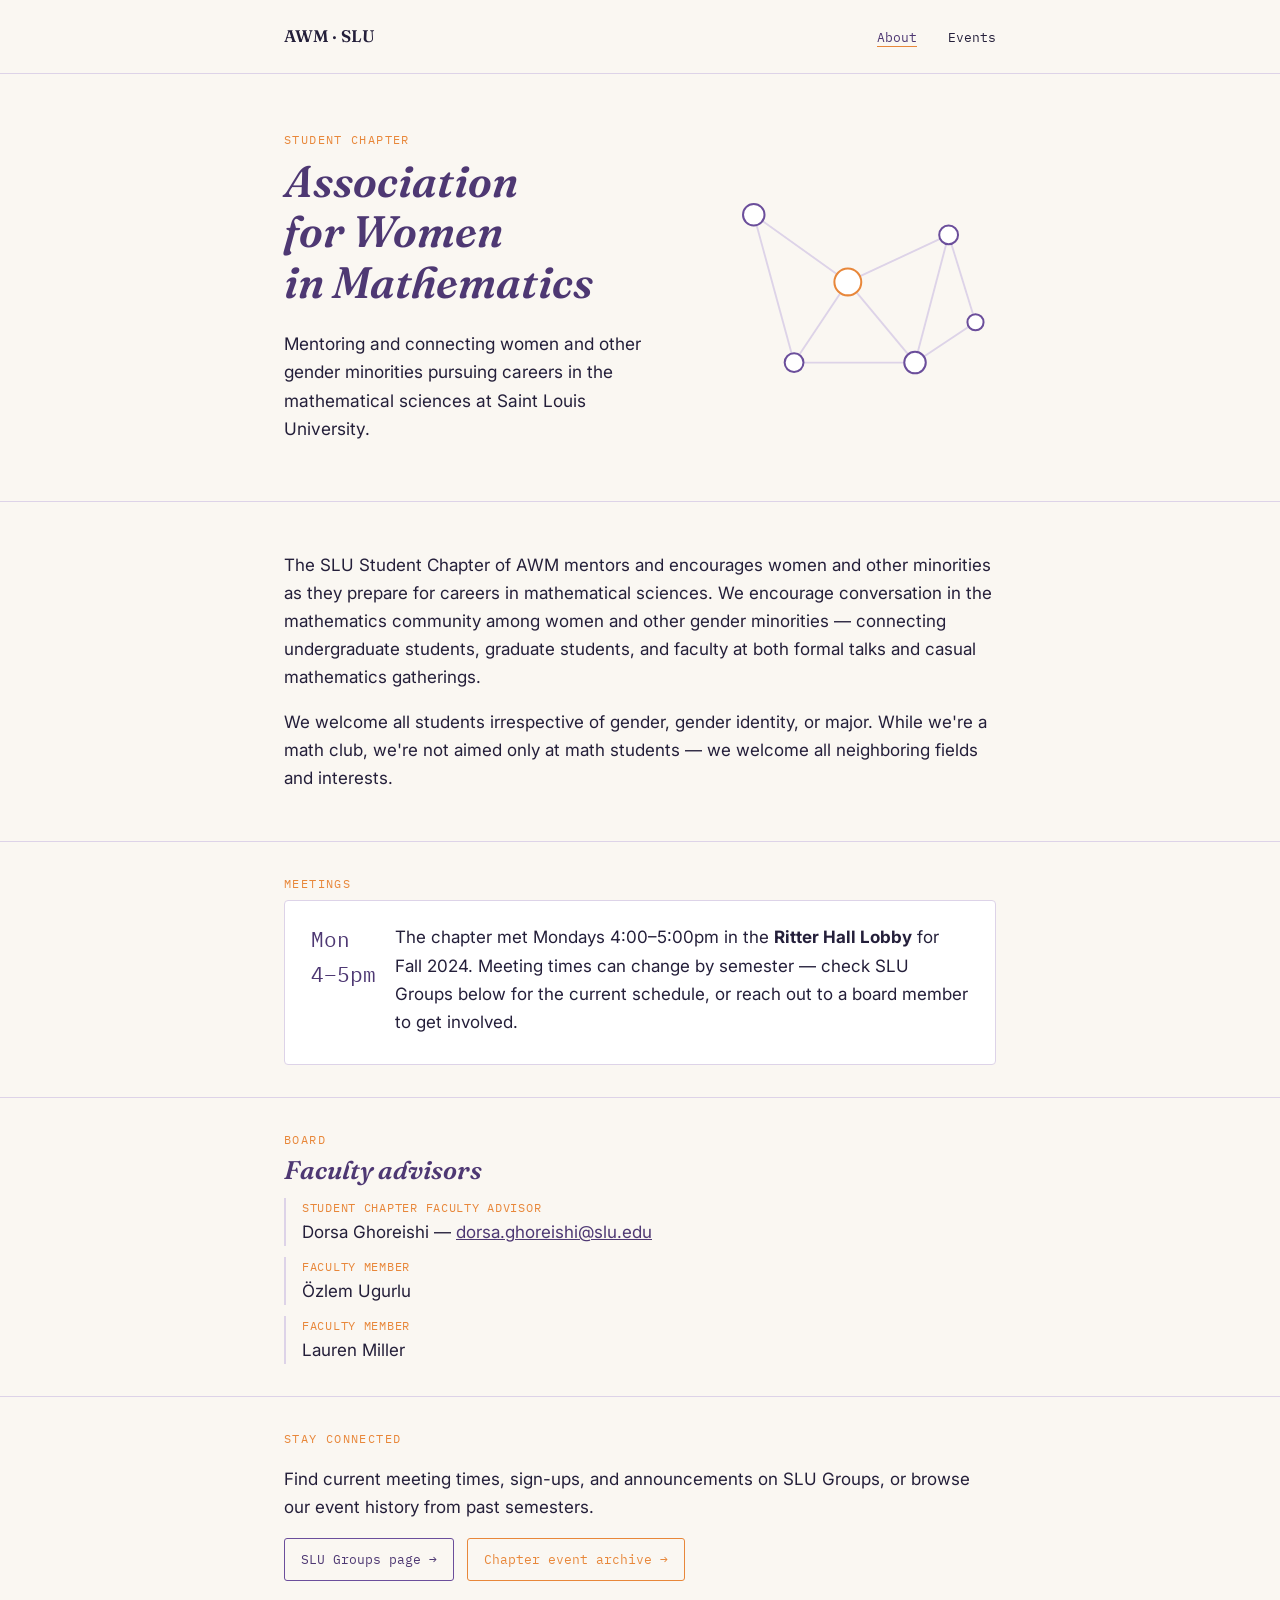
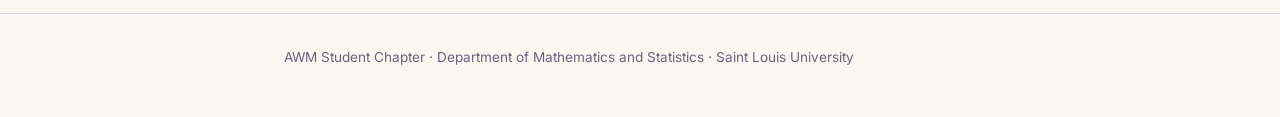
==== index.html @ 44b5dd8d "Add files via upload" ====
<!DOCTYPE html>
<html lang="en">
<head>
<meta charset="UTF-8">
<meta name="viewport" content="width=device-width, initial-scale=1.0">
<title>AWM Student Chapter at SLU</title>
<meta name="description" content="Association for Women in Mathematics — Saint Louis University student chapter. Mentorship, talks, and community for women and gender minorities in the mathematical sciences.">
<link rel="stylesheet" href="style.css">
</head>
<body>

<header class="site">
  <nav class="site">
    <a class="brand" href="index.html">AWM &middot; SLU</a>
    <div>
      <a class="navlink active" href="index.html">About</a>
      <a class="navlink" href="events.html">Events</a>
    </div>
  </nav>
</header>

<main>
  <section class="hero">
    <div class="wrap hero-grid">
      <div>
        <p class="eyebrow">Student Chapter</p>
        <h1>Association for&nbsp;Women in&nbsp;Mathematics</h1>
        <p class="lede">Mentoring and connecting women and other gender minorities pursuing careers in the mathematical sciences at Saint Louis University.</p>
      </div>
      <svg class="graph-svg" viewBox="0 0 220 200" xmlns="http://www.w3.org/2000/svg" role="img" aria-label="Illustration of a connected network of nodes, representing a mathematical graph">
        <line x1="40" y1="40" x2="110" y2="90"/>
        <line x1="110" y1="90" x2="185" y2="55"/>
        <line x1="110" y1="90" x2="70" y2="150"/>
        <line x1="110" y1="90" x2="160" y2="150"/>
        <line x1="40" y1="40" x2="70" y2="150"/>
        <line x1="185" y1="55" x2="160" y2="150"/>
        <line x1="70" y1="150" x2="160" y2="150"/>
        <line x1="185" y1="55" x2="205" y2="120"/>
        <line x1="160" y1="150" x2="205" y2="120"/>
        <circle cx="40" cy="40" r="8"/>
        <circle cx="185" cy="55" r="7"/>
        <circle cx="110" cy="90" r="10" class="node-amber"/>
        <circle cx="70" cy="150" r="7"/>
        <circle cx="160" cy="150" r="8"/>
        <circle cx="205" cy="120" r="6"/>
      </svg>
    </div>
  </section>

  <section>
    <div class="wrap">
      <p>The SLU Student Chapter of AWM mentors and encourages women and other minorities as they prepare for careers in mathematical sciences. We encourage conversation in the mathematics community among women and other gender minorities &mdash; connecting undergraduate students, graduate students, and faculty at both formal talks and casual mathematics gatherings.</p>
      <p>We welcome all students irrespective of gender, gender identity, or major. While we're a math club, we're not aimed only at math students &mdash; we welcome all neighboring fields and interests.</p>
    </div>
  </section>

  <section>
    <div class="wrap">
      <p class="eyebrow">Meetings</p>
      <div class="card meeting-card">
        <div class="meeting-time">Mon<br>4&ndash;5pm</div>
        <div>
          <p style="margin:0 0 0.4rem;">The chapter met Mondays 4:00&ndash;5:00pm in the <strong>Ritter&nbsp;Hall Lobby</strong> for Fall 2024. Meeting times can change by semester &mdash; check SLU Groups below for the current schedule, or reach out to a board member to get involved.</p>
        </div>
      </div>
    </div>
  </section>

  <section>
    <div class="wrap">
      <p class="eyebrow">Board</p>
      <h2 style="font-style:italic;">Faculty advisors</h2>
      <ul class="board-list">
        <li>
          <span class="role">Student chapter faculty advisor</span>
          Dorsa Ghoreishi &mdash; <a href="mailto:dorsa.ghoreishi@slu.edu">dorsa.ghoreishi@slu.edu</a>
        </li>
        <li>
          <span class="role">Faculty member</span>
          Özlem Ugurlu
        </li>
        <li>
          <span class="role">Faculty member</span>
          Lauren Miller
        </li>
      </ul>
    </div>
  </section>

  <section>
    <div class="wrap">
      <p class="eyebrow">Stay connected</p>
      <p>Find current meeting times, sign-ups, and announcements on SLU Groups, or browse our event history from past semesters.</p>
      <div class="links-row">
        <a class="btn" href="https://groups.sluconnection.com/actioncenter/organization/awm/" target="_blank" rel="noopener">SLU Groups page &rarr;</a>
        <a class="btn amber" href="events.html">Chapter event archive &rarr;</a>
      </div>
    </div>
  </section>
</main>

<footer class="site">
  <div class="wrap">
    AWM Student Chapter &middot; Department of Mathematics and Statistics &middot; Saint Louis University
  </div>
</footer>

</body>
</html>
---- style.css ----
/* ============================================================
   AWM @ SLU — design tokens
   Color:  ivory #FAF7F2 · ink #241F3A · violet #6B4E9B
           amber #E8873A · hairline #DDD3E8 · card #FFFFFF
   Type:   Fraunces (display) · Inter (body) · IBM Plex Mono (labels)
   ============================================================ */

@import url('https://fonts.googleapis.com/css2?family=Fraunces:ital,opsz,wght@0,9..144,400;0,9..144,600;1,9..144,500&family=Inter:wght@400;500;600&family=IBM+Plex+Mono:wght@500&display=swap');

:root {
  --ivory: #FAF7F2;
  --ink: #241F3A;
  --violet: #6B4E9B;
  --violet-deep: #4E3873;
  --amber: #E8873A;
  --hairline: #DDD3E8;
  --card: #FFFFFF;
  --max: 760px;
}

* { box-sizing: border-box; }

html { scroll-behavior: smooth; }

body {
  margin: 0;
  background: var(--ivory);
  color: var(--ink);
  font-family: 'Inter', system-ui, sans-serif;
  font-size: 17px;
  line-height: 1.65;
  -webkit-font-smoothing: antialiased;
}

a { color: var(--violet-deep); text-decoration-thickness: 1px; }
a:hover { color: var(--amber); }
a:focus-visible, button:focus-visible {
  outline: 2px solid var(--amber);
  outline-offset: 3px;
}

img { max-width: 100%; display: block; }

h1, h2, h3 {
  font-family: 'Fraunces', serif;
  font-weight: 600;
  line-height: 1.15;
  margin: 0 0 0.5em;
  color: var(--violet-deep);
}

.eyebrow {
  font-family: 'IBM Plex Mono', monospace;
  font-size: 0.72rem;
  letter-spacing: 0.12em;
  text-transform: uppercase;
  color: var(--amber);
  margin: 0 0 0.6em;
}

/* ---------- shell ---------- */

.wrap {
  max-width: var(--max);
  margin: 0 auto;
  padding: 0 1.5rem;
}

header.site {
  border-bottom: 1px solid var(--hairline);
  padding: 1.4rem 0;
}

nav.site {
  display: flex;
  justify-content: space-between;
  align-items: center;
  max-width: var(--max);
  margin: 0 auto;
  padding: 0 1.5rem;
}

.brand {
  font-family: 'Fraunces', serif;
  font-weight: 600;
  font-size: 1.05rem;
  color: var(--ink);
  text-decoration: none;
  letter-spacing: -0.01em;
}
.brand:hover { color: var(--violet); }

nav.site a.navlink {
  margin-left: 1.6rem;
  font-family: 'IBM Plex Mono', monospace;
  font-size: 0.82rem;
  text-decoration: none;
  color: var(--ink);
  border-bottom: 1px solid transparent;
}
nav.site a.navlink:hover,
nav.site a.navlink.active {
  color: var(--violet-deep);
  border-bottom-color: var(--amber);
}

/* ---------- hero + signature graph motif ---------- */

.hero {
  padding: 3.5rem 0 2.5rem;
  position: relative;
  overflow: hidden;
}

.hero-grid {
  display: grid;
  grid-template-columns: 1.3fr 1fr;
  gap: 2rem;
  align-items: center;
}

.hero h1 {
  font-size: clamp(2.1rem, 5vw, 2.75rem);
  font-style: italic;
  max-width: 12ch;
}

.hero p.lede {
  font-size: 1.08rem;
  max-width: 46ch;
  color: var(--ink);
}

.graph-svg circle {
  fill: var(--card);
  stroke: var(--violet);
  stroke-width: 1.5;
}
.graph-svg circle.node-amber { stroke: var(--amber); }
.graph-svg line {
  stroke: var(--hairline);
  stroke-width: 1.4;
}
.graph-svg {
  width: 100%;
  height: auto;
  animation: fade-in-graph 1s ease-out;
}
@keyframes fade-in-graph {
  from { opacity: 0; transform: translateY(6px); }
  to { opacity: 1; transform: translateY(0); }
}

@media (prefers-reduced-motion: reduce) {
  .graph-svg { animation: none; }
}

/* ---------- content sections ---------- */

section { padding: 2rem 0; }
section + section { border-top: 1px solid var(--hairline); }

.card {
  background: var(--card);
  border: 1px solid var(--hairline);
  border-radius: 4px;
  padding: 1.4rem 1.6rem;
}

.meeting-card {
  display: flex;
  gap: 1.2rem;
  align-items: flex-start;
}
.meeting-time {
  font-family: 'IBM Plex Mono', monospace;
  font-size: 1.3rem;
  color: var(--violet-deep);
  white-space: nowrap;
}

.links-row {
  display: flex;
  flex-wrap: wrap;
  gap: 0.8rem;
  margin-top: 0.8rem;
}
.btn {
  display: inline-block;
  font-family: 'IBM Plex Mono', monospace;
  font-size: 0.82rem;
  text-decoration: none;
  padding: 0.6rem 1rem;
  border: 1px solid var(--violet);
  border-radius: 3px;
  color: var(--violet-deep);
}
.btn:hover { background: var(--violet); color: var(--ivory); }
.btn.amber { border-color: var(--amber); color: var(--amber); }
.btn.amber:hover { background: var(--amber); color: var(--ivory); }

.board-list {
  list-style: none;
  margin: 0;
  padding: 0;
  display: grid;
  gap: 0.7rem;
}
.board-list li {
  padding-left: 1rem;
  border-left: 2px solid var(--hairline);
}
.board-list .role {
  font-family: 'IBM Plex Mono', monospace;
  font-size: 0.75rem;
  color: var(--amber);
  text-transform: uppercase;
  letter-spacing: 0.06em;
  display: block;
}

.notice {
  background: #F1EAF9;
  border: 1px solid var(--hairline);
  border-radius: 4px;
  padding: 1rem 1.2rem;
  font-size: 0.95rem;
}

/* ---------- events timeline ---------- */

.year-group { margin-bottom: 2.2rem; }
.year-group h2 {
  font-style: italic;
  font-size: 1.4rem;
  border-bottom: 1px solid var(--hairline);
  padding-bottom: 0.4rem;
}

.event {
  display: grid;
  grid-template-columns: 108px 1fr;
  gap: 1.1rem;
  padding: 1rem 0;
  border-bottom: 1px solid var(--hairline);
}
.event:last-child { border-bottom: none; }

.event .date {
  font-family: 'IBM Plex Mono', monospace;
  font-size: 0.78rem;
  color: var(--violet-deep);
  padding-top: 0.2rem;
}

.event h3 {
  font-size: 1.02rem;
  font-family: 'Inter', sans-serif;
  font-weight: 600;
  color: var(--ink);
  margin-bottom: 0.25rem;
}

.event .poster-link {
  font-family: 'IBM Plex Mono', monospace;
  font-size: 0.78rem;
  text-decoration: none;
}

.event .poster-thumb {
  margin-top: 0.6rem;
  max-width: 220px;
  border: 1px solid var(--hairline);
  border-radius: 3px;
}

/* ---------- footer ---------- */

footer.site {
  border-top: 1px solid var(--hairline);
  padding: 2rem 0 3rem;
  font-size: 0.85rem;
  color: #6b6479;
}

/* ---------- responsive ---------- */

@media (max-width: 640px) {
  .hero-grid { grid-template-columns: 1fr; }
  .hero .graph-svg { max-width: 220px; margin: 0 auto; }
  .event { grid-template-columns: 1fr; gap: 0.3rem; }
  .meeting-card { flex-direction: column; }
  nav.site a.navlink { margin-left: 1rem; }
}
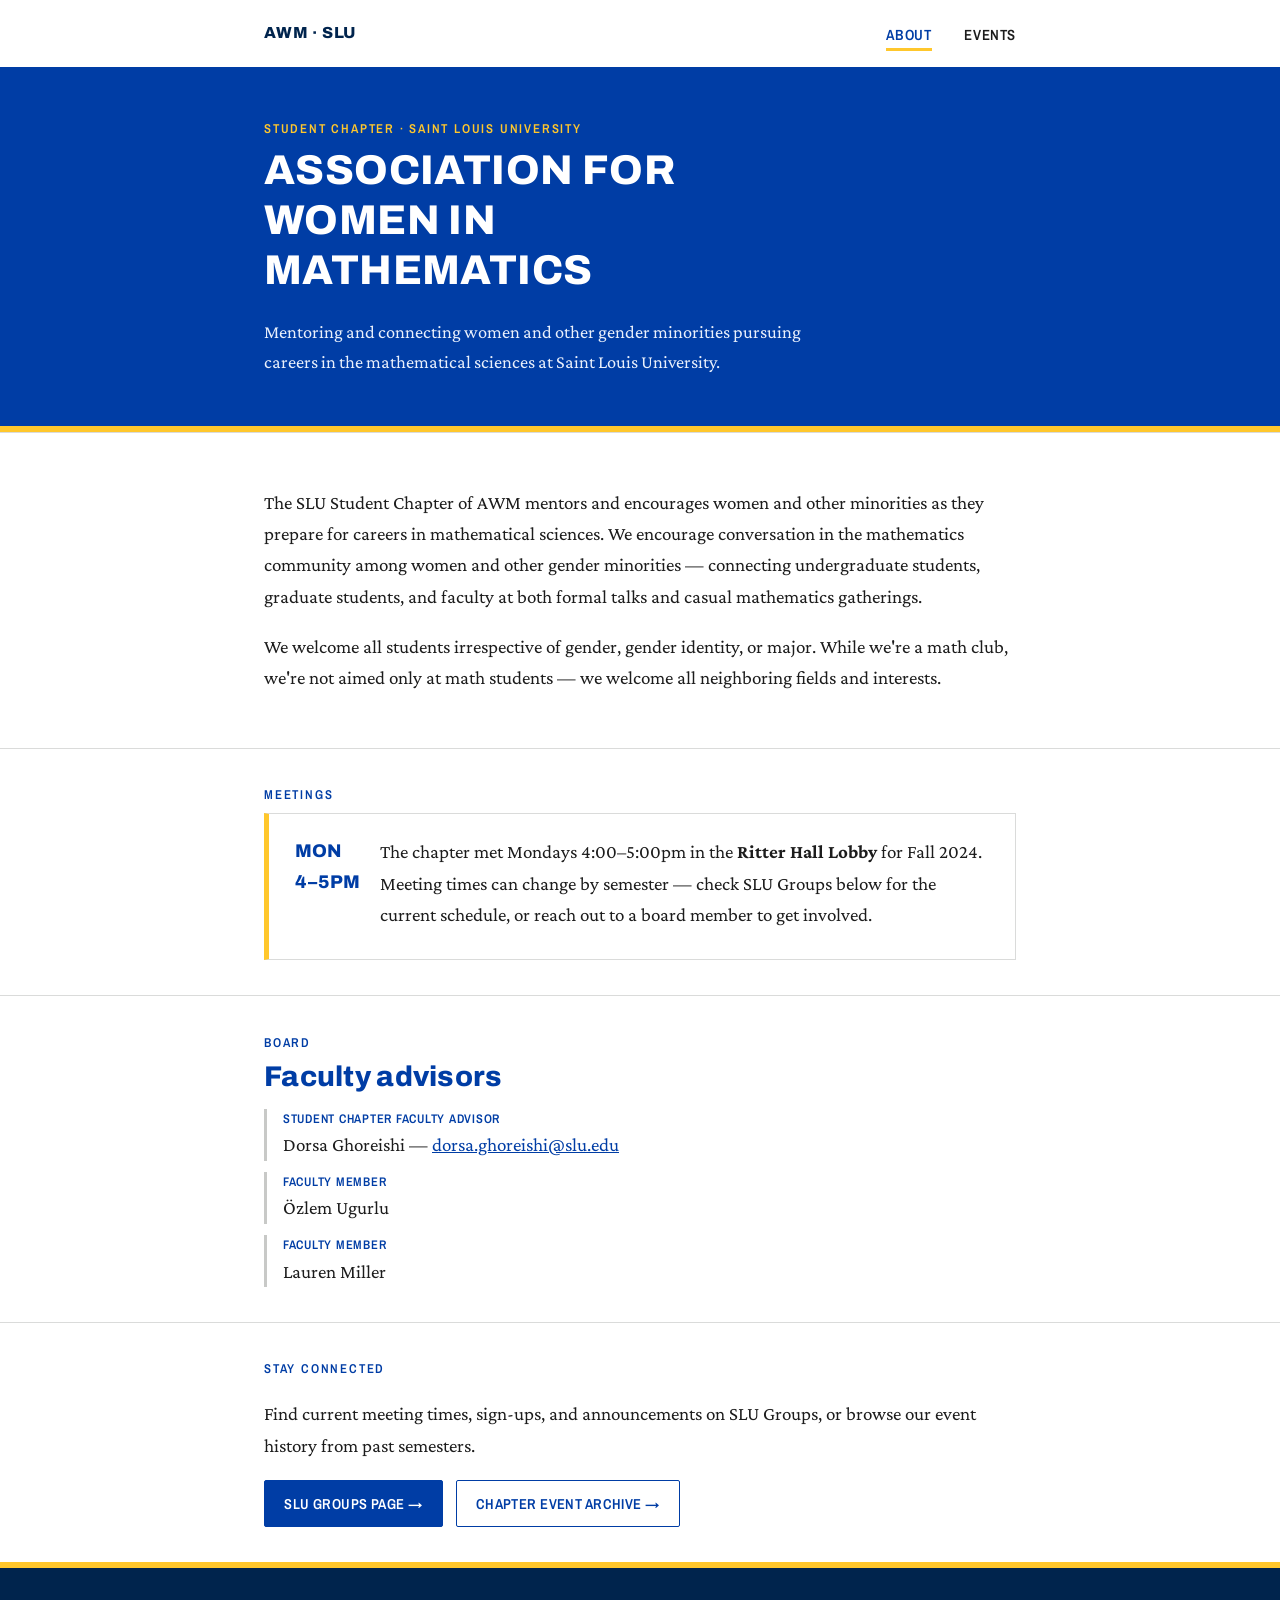
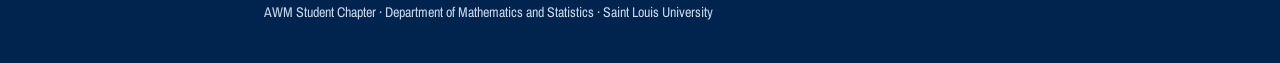
==== commit 072a3db0: "Add files via upload" ====
--- a/index.html
+++ b/index.html
@@ -21,29 +21,10 @@
 
 <main>
   <section class="hero">
-    <div class="wrap hero-grid">
-      <div>
-        <p class="eyebrow">Student Chapter</p>
-        <h1>Association for&nbsp;Women in&nbsp;Mathematics</h1>
-        <p class="lede">Mentoring and connecting women and other gender minorities pursuing careers in the mathematical sciences at Saint Louis University.</p>
-      </div>
-      <svg class="graph-svg" viewBox="0 0 220 200" xmlns="http://www.w3.org/2000/svg" role="img" aria-label="Illustration of a connected network of nodes, representing a mathematical graph">
-        <line x1="40" y1="40" x2="110" y2="90"/>
-        <line x1="110" y1="90" x2="185" y2="55"/>
-        <line x1="110" y1="90" x2="70" y2="150"/>
-        <line x1="110" y1="90" x2="160" y2="150"/>
-        <line x1="40" y1="40" x2="70" y2="150"/>
-        <line x1="185" y1="55" x2="160" y2="150"/>
-        <line x1="70" y1="150" x2="160" y2="150"/>
-        <line x1="185" y1="55" x2="205" y2="120"/>
-        <line x1="160" y1="150" x2="205" y2="120"/>
-        <circle cx="40" cy="40" r="8"/>
-        <circle cx="185" cy="55" r="7"/>
-        <circle cx="110" cy="90" r="10" class="node-amber"/>
-        <circle cx="70" cy="150" r="7"/>
-        <circle cx="160" cy="150" r="8"/>
-        <circle cx="205" cy="120" r="6"/>
-      </svg>
+    <div class="wrap">
+      <p class="eyebrow">Student Chapter &middot; Saint Louis University</p>
+      <h1>Association for Women in Mathematics</h1>
+      <p class="lede">Mentoring and connecting women and other gender minorities pursuing careers in the mathematical sciences at Saint Louis University.</p>
     </div>
   </section>
 
@@ -69,7 +50,7 @@
   <section>
     <div class="wrap">
       <p class="eyebrow">Board</p>
-      <h2 style="font-style:italic;">Faculty advisors</h2>
+      <h2>Faculty advisors</h2>
       <ul class="board-list">
         <li>
           <span class="role">Student chapter faculty advisor</span>
--- a/style.css
+++ b/style.css
@@ -1,60 +1,62 @@
 /* ============================================================
-   AWM @ SLU — design tokens
-   Color:  ivory #FAF7F2 · ink #241F3A · violet #6B4E9B
-           amber #E8873A · hairline #DDD3E8 · card #FFFFFF
-   Type:   Fraunces (display) · Inter (body) · IBM Plex Mono (labels)
+   AWM @ SLU — design tokens (Saint Louis University brand palette)
+   Color:  SLU Blue #003DA5 · Grand Blue #00244D · Gateway Gold #FFC72C
+           College Church Gray #C8C9C7 · Iris White #FFFFFF
+   Type:   Archivo (headline, stand-in for Brandon Grotesque)
+           Crimson Pro (body, SLU's official body serif)
+           Archivo Narrow (labels/dates, SLU's official condensed font)
    ============================================================ */
 
-@import url('https://fonts.googleapis.com/css2?family=Fraunces:ital,opsz,wght@0,9..144,400;0,9..144,600;1,9..144,500&family=Inter:wght@400;500;600&family=IBM+Plex+Mono:wght@500&display=swap');
+@import url('https://fonts.googleapis.com/css2?family=Archivo:ital,wght@0,500;0,700;0,800&family=Archivo+Narrow:wght@500;600&family=Crimson+Pro:ital,wght@0,400;0,600;1,400&display=swap');
 
 :root {
-  --ivory: #FAF7F2;
-  --ink: #241F3A;
-  --violet: #6B4E9B;
-  --violet-deep: #4E3873;
-  --amber: #E8873A;
-  --hairline: #DDD3E8;
-  --card: #FFFFFF;
-  --max: 760px;
+  --white: #FFFFFF;
+  --slu-blue: #003DA5;
+  --grand-blue: #00244D;
+  --gold: #FFC72C;
+  --gray: #C8C9C7;
+  --gray-line: #DADBDA;
+  --text: #1C1C1C;
+  --max: 800px;
 }
 
 * { box-sizing: border-box; }
-
-html { scroll-behavior: smooth; }
 
 body {
   margin: 0;
-  background: var(--ivory);
-  color: var(--ink);
-  font-family: 'Inter', system-ui, sans-serif;
-  font-size: 17px;
+  background: var(--white);
+  color: var(--text);
+  font-family: 'Crimson Pro', Georgia, serif;
+  font-size: 19px;
   line-height: 1.65;
   -webkit-font-smoothing: antialiased;
 }
 
-a { color: var(--violet-deep); text-decoration-thickness: 1px; }
-a:hover { color: var(--amber); }
+a { color: var(--slu-blue); }
+a:hover { color: var(--gold); }
 a:focus-visible, button:focus-visible {
-  outline: 2px solid var(--amber);
+  outline: 2px solid var(--slu-blue);
   outline-offset: 3px;
 }
 
 img { max-width: 100%; display: block; }
 
 h1, h2, h3 {
-  font-family: 'Fraunces', serif;
-  font-weight: 600;
-  line-height: 1.15;
+  font-family: 'Archivo', Arial, sans-serif;
+  font-weight: 800;
+  line-height: 1.2;
+  letter-spacing: 0.01em;
   margin: 0 0 0.5em;
-  color: var(--violet-deep);
+  color: var(--slu-blue);
 }
 
 .eyebrow {
-  font-family: 'IBM Plex Mono', monospace;
-  font-size: 0.72rem;
-  letter-spacing: 0.12em;
-  text-transform: uppercase;
-  color: var(--amber);
+  font-family: 'Archivo Narrow', Arial, sans-serif;
+  font-weight: 600;
+  font-size: 0.8rem;
+  letter-spacing: 0.14em;
+  text-transform: uppercase;
+  color: var(--slu-blue);
   margin: 0 0 0.6em;
 }
 
@@ -67,8 +69,8 @@
 }
 
 header.site {
-  border-bottom: 1px solid var(--hairline);
-  padding: 1.4rem 0;
+  border-bottom: 3px solid var(--slu-blue);
+  padding: 1.1rem 0;
 }
 
 nav.site {
@@ -81,123 +83,112 @@
 }
 
 .brand {
-  font-family: 'Fraunces', serif;
-  font-weight: 600;
-  font-size: 1.05rem;
-  color: var(--ink);
-  text-decoration: none;
-  letter-spacing: -0.01em;
-}
-.brand:hover { color: var(--violet); }
+  font-family: 'Archivo', Arial, sans-serif;
+  font-weight: 800;
+  font-size: 1rem;
+  text-transform: uppercase;
+  letter-spacing: 0.05em;
+  color: var(--grand-blue);
+  text-decoration: none;
+}
+.brand:hover { color: var(--slu-blue); }
 
 nav.site a.navlink {
-  margin-left: 1.6rem;
-  font-family: 'IBM Plex Mono', monospace;
-  font-size: 0.82rem;
-  text-decoration: none;
-  color: var(--ink);
-  border-bottom: 1px solid transparent;
+  margin-left: 1.8rem;
+  font-family: 'Archivo Narrow', Arial, sans-serif;
+  font-weight: 600;
+  font-size: 0.92rem;
+  text-transform: uppercase;
+  letter-spacing: 0.04em;
+  text-decoration: none;
+  color: var(--text);
+  border-bottom: 3px solid transparent;
+  padding-bottom: 0.2rem;
 }
 nav.site a.navlink:hover,
 nav.site a.navlink.active {
-  color: var(--violet-deep);
-  border-bottom-color: var(--amber);
-}
-
-/* ---------- hero + signature graph motif ---------- */
+  color: var(--slu-blue);
+  border-bottom-color: var(--gold);
+}
+
+/* ---------- hero banner (plain, institutional) ---------- */
 
 .hero {
-  padding: 3.5rem 0 2.5rem;
-  position: relative;
-  overflow: hidden;
-}
-
-.hero-grid {
-  display: grid;
-  grid-template-columns: 1.3fr 1fr;
-  gap: 2rem;
-  align-items: center;
-}
+  background: var(--slu-blue);
+  border-bottom: 6px solid var(--gold);
+  padding: 3rem 0;
+}
+
+.hero .eyebrow { color: var(--gold); }
 
 .hero h1 {
-  font-size: clamp(2.1rem, 5vw, 2.75rem);
-  font-style: italic;
-  max-width: 12ch;
+  color: var(--white);
+  font-size: clamp(1.9rem, 4.6vw, 2.6rem);
+  text-transform: uppercase;
+  max-width: 20ch;
 }
 
 .hero p.lede {
-  font-size: 1.08rem;
-  max-width: 46ch;
-  color: var(--ink);
-}
-
-.graph-svg circle {
-  fill: var(--card);
-  stroke: var(--violet);
-  stroke-width: 1.5;
-}
-.graph-svg circle.node-amber { stroke: var(--amber); }
-.graph-svg line {
-  stroke: var(--hairline);
-  stroke-width: 1.4;
-}
-.graph-svg {
-  width: 100%;
-  height: auto;
-  animation: fade-in-graph 1s ease-out;
-}
-@keyframes fade-in-graph {
-  from { opacity: 0; transform: translateY(6px); }
-  to { opacity: 1; transform: translateY(0); }
-}
-
-@media (prefers-reduced-motion: reduce) {
-  .graph-svg { animation: none; }
+  font-family: 'Crimson Pro', Georgia, serif;
+  font-size: 1.15rem;
+  color: #E9F0FC;
+  max-width: 56ch;
+  margin: 0;
 }
 
 /* ---------- content sections ---------- */
 
-section { padding: 2rem 0; }
-section + section { border-top: 1px solid var(--hairline); }
+section { padding: 2.2rem 0; }
+section + section { border-top: 1px solid var(--gray-line); }
 
 .card {
-  background: var(--card);
-  border: 1px solid var(--hairline);
-  border-radius: 4px;
+  background: var(--white);
+  border: 1px solid var(--gray-line);
+  border-left: 5px solid var(--gold);
   padding: 1.4rem 1.6rem;
 }
 
 .meeting-card {
   display: flex;
-  gap: 1.2rem;
+  gap: 1.3rem;
   align-items: flex-start;
 }
 .meeting-time {
-  font-family: 'IBM Plex Mono', monospace;
-  font-size: 1.3rem;
-  color: var(--violet-deep);
+  font-family: 'Archivo', Arial, sans-serif;
+  font-weight: 800;
+  font-size: 1.15rem;
+  color: var(--slu-blue);
   white-space: nowrap;
+  text-transform: uppercase;
 }
 
 .links-row {
   display: flex;
   flex-wrap: wrap;
   gap: 0.8rem;
-  margin-top: 0.8rem;
+  margin-top: 0.9rem;
 }
 .btn {
   display: inline-block;
-  font-family: 'IBM Plex Mono', monospace;
-  font-size: 0.82rem;
-  text-decoration: none;
-  padding: 0.6rem 1rem;
-  border: 1px solid var(--violet);
-  border-radius: 3px;
-  color: var(--violet-deep);
-}
-.btn:hover { background: var(--violet); color: var(--ivory); }
-.btn.amber { border-color: var(--amber); color: var(--amber); }
-.btn.amber:hover { background: var(--amber); color: var(--ivory); }
+  font-family: 'Archivo Narrow', Arial, sans-serif;
+  font-weight: 600;
+  font-size: 0.9rem;
+  text-transform: uppercase;
+  letter-spacing: 0.03em;
+  text-decoration: none;
+  padding: 0.65rem 1.2rem;
+  background: var(--slu-blue);
+  color: var(--white);
+  border: 1px solid var(--slu-blue);
+  border-radius: 2px;
+}
+.btn:hover { background: var(--grand-blue); border-color: var(--grand-blue); color: var(--white); }
+.btn.amber {
+  background: var(--white);
+  color: var(--slu-blue);
+  border: 1px solid var(--slu-blue);
+}
+.btn.amber:hover { background: var(--gold); border-color: var(--gold); color: var(--grand-blue); }
 
 .board-list {
   list-style: none;
@@ -208,87 +199,91 @@
 }
 .board-list li {
   padding-left: 1rem;
-  border-left: 2px solid var(--hairline);
+  border-left: 3px solid var(--gray);
 }
 .board-list .role {
-  font-family: 'IBM Plex Mono', monospace;
-  font-size: 0.75rem;
-  color: var(--amber);
+  font-family: 'Archivo Narrow', Arial, sans-serif;
+  font-weight: 600;
+  font-size: 0.78rem;
+  color: var(--slu-blue);
   text-transform: uppercase;
   letter-spacing: 0.06em;
   display: block;
 }
 
 .notice {
-  background: #F1EAF9;
-  border: 1px solid var(--hairline);
-  border-radius: 4px;
+  background: #F3F6FC;
+  border: 1px solid var(--gray-line);
+  border-left: 5px solid var(--slu-blue);
   padding: 1rem 1.2rem;
-  font-size: 0.95rem;
+  font-size: 0.98rem;
 }
 
 /* ---------- events timeline ---------- */
 
 .year-group { margin-bottom: 2.2rem; }
 .year-group h2 {
-  font-style: italic;
-  font-size: 1.4rem;
-  border-bottom: 1px solid var(--hairline);
-  padding-bottom: 0.4rem;
+  font-size: 1.5rem;
+  color: var(--white);
+  background: var(--grand-blue);
+  display: inline-block;
+  padding: 0.25rem 0.9rem;
+  margin-bottom: 0.6rem;
 }
 
 .event {
   display: grid;
-  grid-template-columns: 108px 1fr;
+  grid-template-columns: 118px 1fr;
   gap: 1.1rem;
   padding: 1rem 0;
-  border-bottom: 1px solid var(--hairline);
+  border-bottom: 1px solid var(--gray-line);
 }
 .event:last-child { border-bottom: none; }
 
 .event .date {
-  font-family: 'IBM Plex Mono', monospace;
-  font-size: 0.78rem;
-  color: var(--violet-deep);
+  font-family: 'Archivo Narrow', Arial, sans-serif;
+  font-weight: 600;
+  font-size: 0.85rem;
+  color: var(--slu-blue);
   padding-top: 0.2rem;
 }
 
 .event h3 {
-  font-size: 1.02rem;
-  font-family: 'Inter', sans-serif;
-  font-weight: 600;
-  color: var(--ink);
-  margin-bottom: 0.25rem;
+  font-family: 'Crimson Pro', Georgia, serif;
+  font-weight: 600;
+  font-style: normal;
+  font-size: 1.12rem;
+  text-transform: none;
+  color: var(--text);
+  margin-bottom: 0.3rem;
 }
 
 .event .poster-link {
-  font-family: 'IBM Plex Mono', monospace;
-  font-size: 0.78rem;
-  text-decoration: none;
-}
-
-.event .poster-thumb {
-  margin-top: 0.6rem;
-  max-width: 220px;
-  border: 1px solid var(--hairline);
-  border-radius: 3px;
+  font-family: 'Archivo Narrow', Arial, sans-serif;
+  font-weight: 600;
+  font-size: 0.82rem;
+  text-decoration: none;
+  text-transform: uppercase;
+  letter-spacing: 0.03em;
 }
 
 /* ---------- footer ---------- */
 
 footer.site {
-  border-top: 1px solid var(--hairline);
-  padding: 2rem 0 3rem;
-  font-size: 0.85rem;
-  color: #6b6479;
-}
+  background: var(--grand-blue);
+  border-top: 6px solid var(--gold);
+  padding: 2rem 0 2.5rem;
+  font-family: 'Archivo Narrow', Arial, sans-serif;
+  font-size: 0.88rem;
+  color: #C9D6EA;
+}
+footer.site a { color: var(--gold); }
 
 /* ---------- responsive ---------- */
 
 @media (max-width: 640px) {
-  .hero-grid { grid-template-columns: 1fr; }
-  .hero .graph-svg { max-width: 220px; margin: 0 auto; }
   .event { grid-template-columns: 1fr; gap: 0.3rem; }
   .meeting-card { flex-direction: column; }
   nav.site a.navlink { margin-left: 1rem; }
-}
+  .hero { padding: 2.2rem 0; }
+}
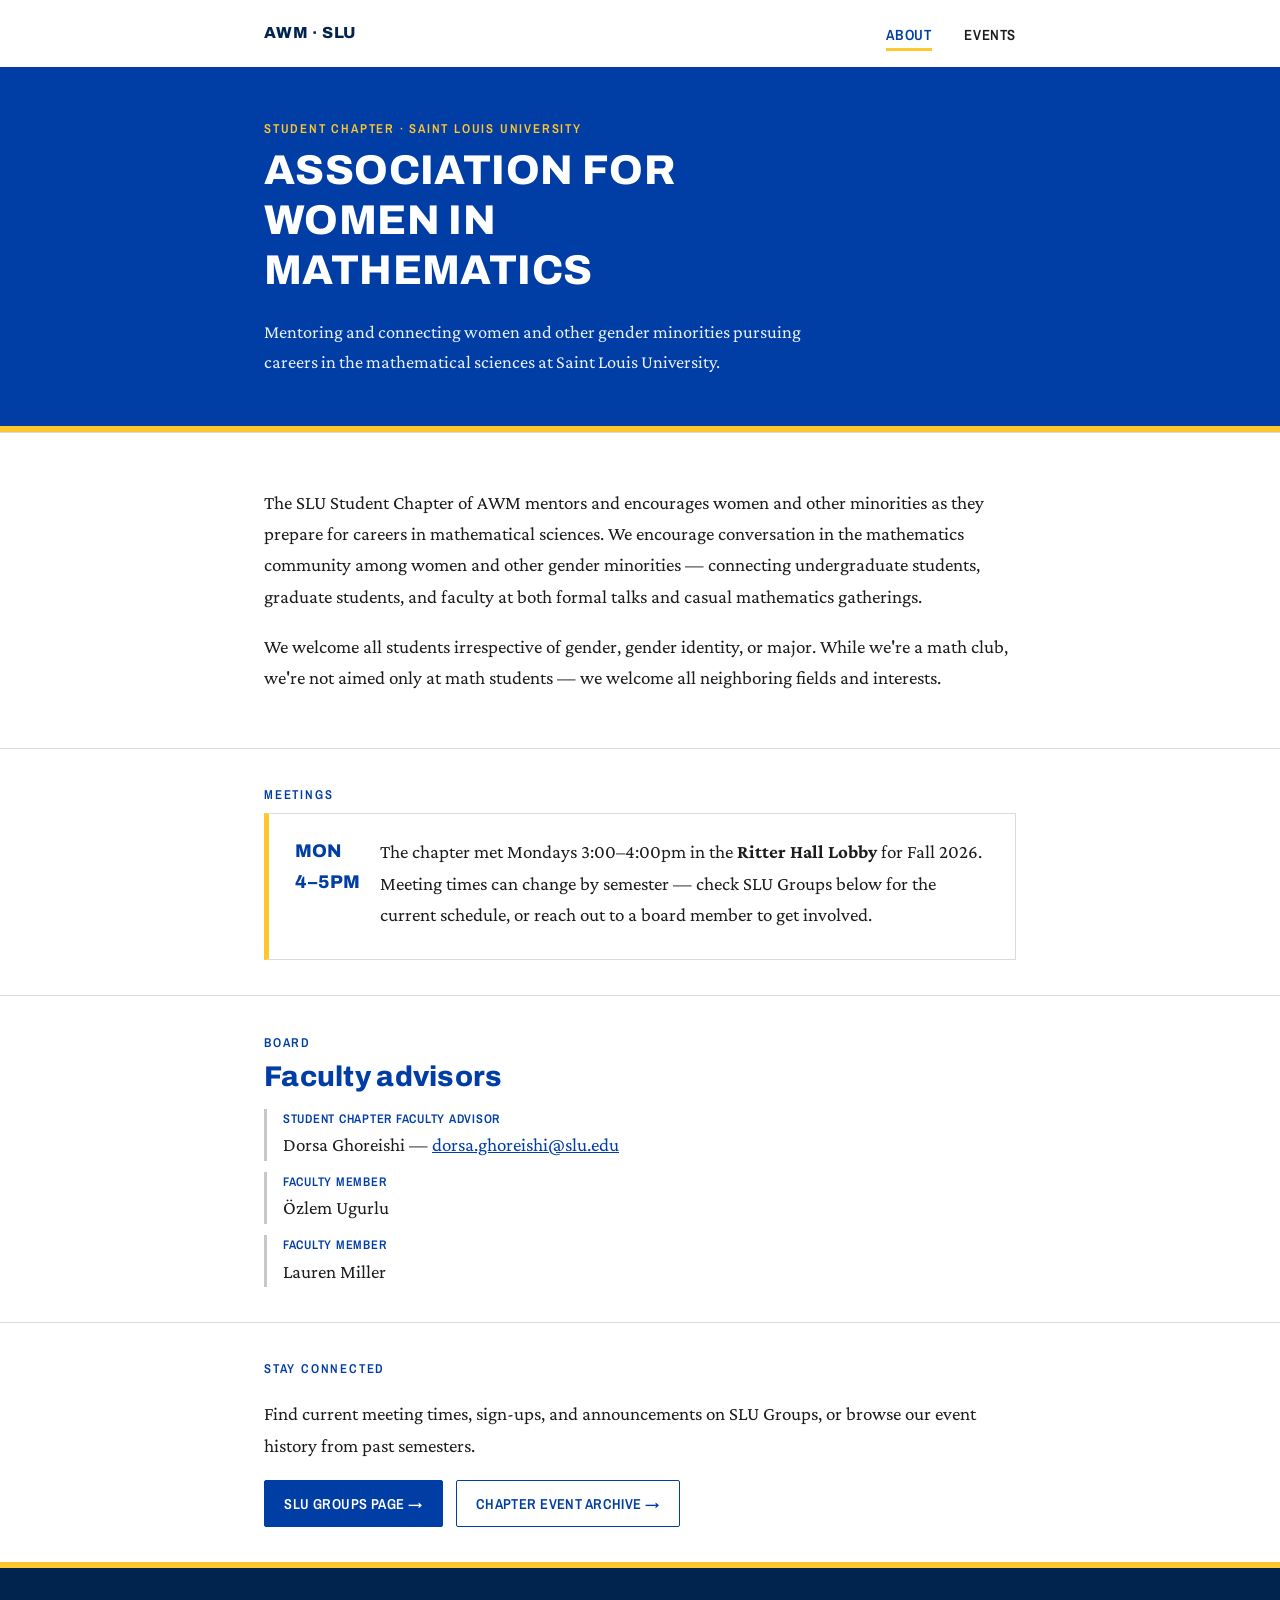
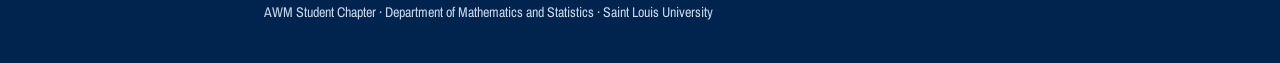
==== commit 6de26ff9: "Update index.html" ====
--- a/index.html
+++ b/index.html
@@ -41,7 +41,7 @@
       <div class="card meeting-card">
         <div class="meeting-time">Mon<br>4&ndash;5pm</div>
         <div>
-          <p style="margin:0 0 0.4rem;">The chapter met Mondays 4:00&ndash;5:00pm in the <strong>Ritter&nbsp;Hall Lobby</strong> for Fall 2024. Meeting times can change by semester &mdash; check SLU Groups below for the current schedule, or reach out to a board member to get involved.</p>
+          <p style="margin:0 0 0.4rem;">The chapter met Mondays 3:00&ndash;4:00pm in the <strong>Ritter&nbsp;Hall Lobby</strong> for Fall 2026. Meeting times can change by semester &mdash; check SLU Groups below for the current schedule, or reach out to a board member to get involved.</p>
         </div>
       </div>
     </div>
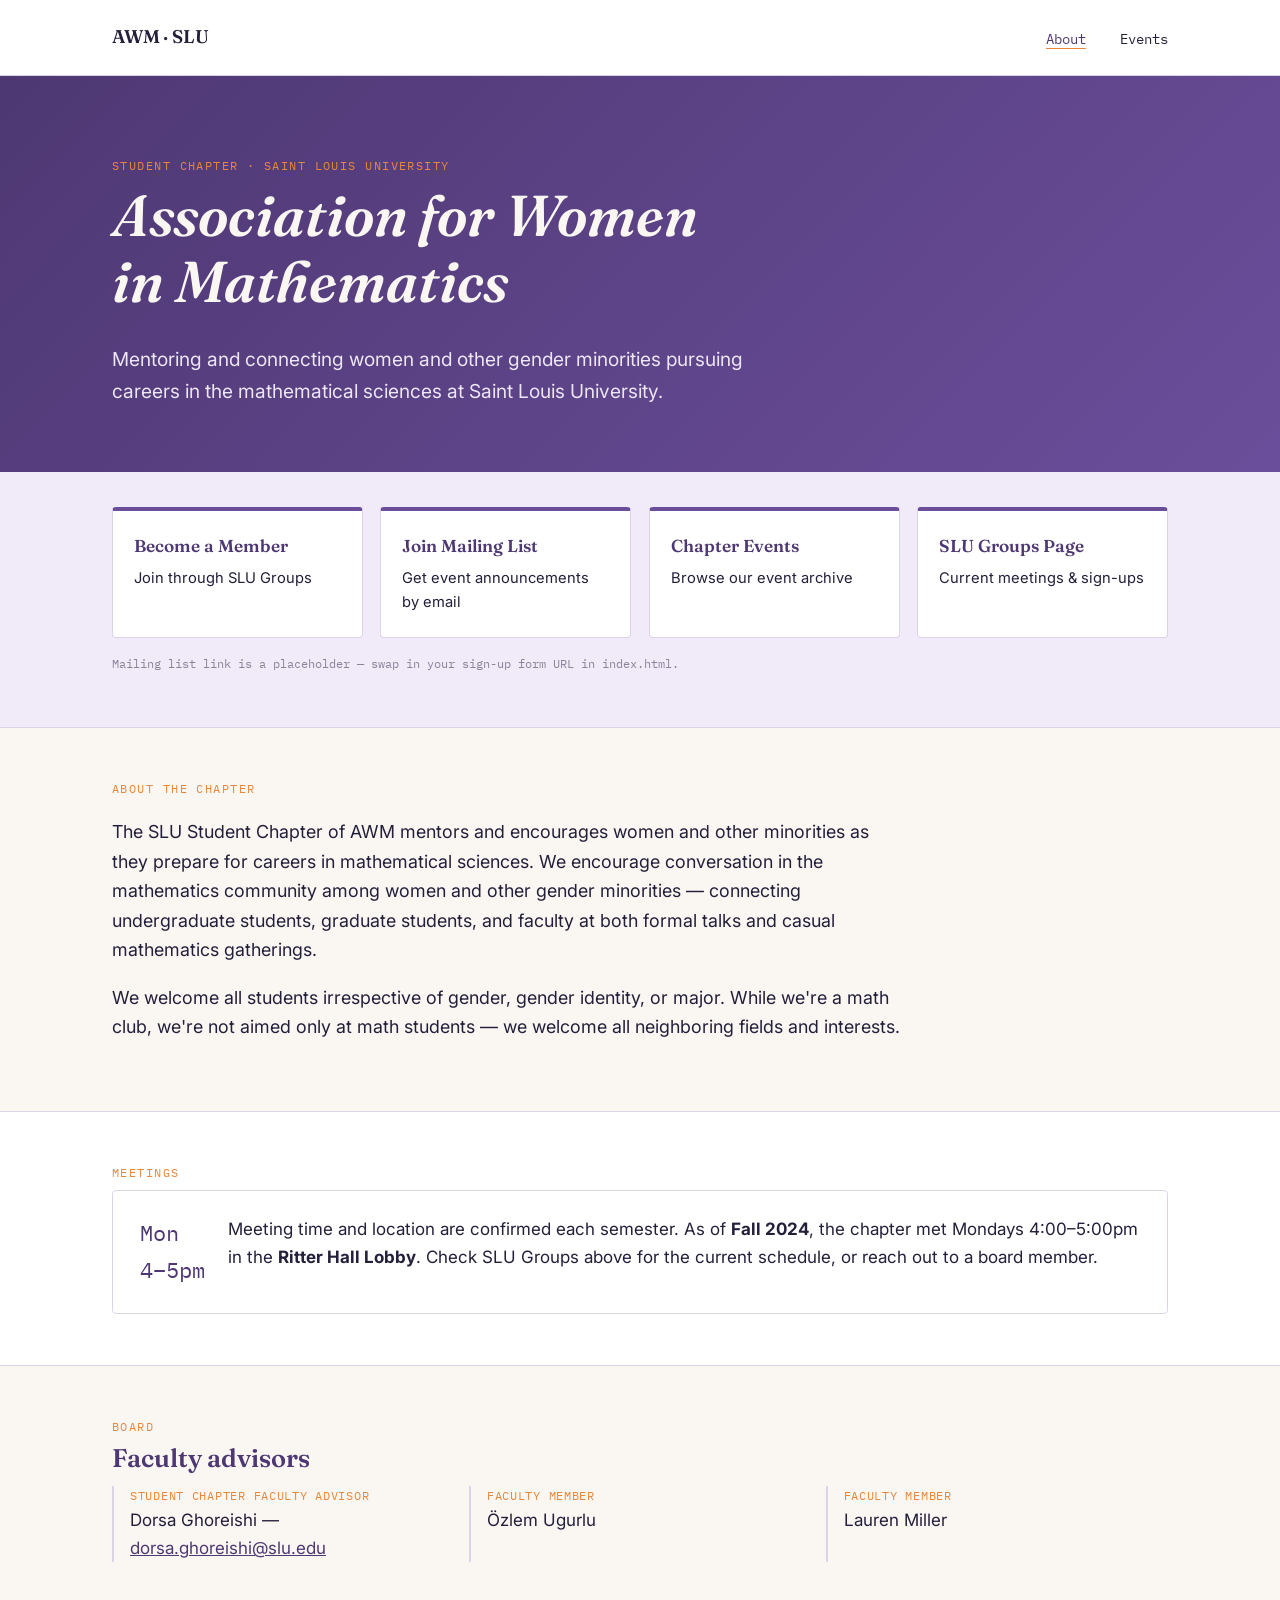
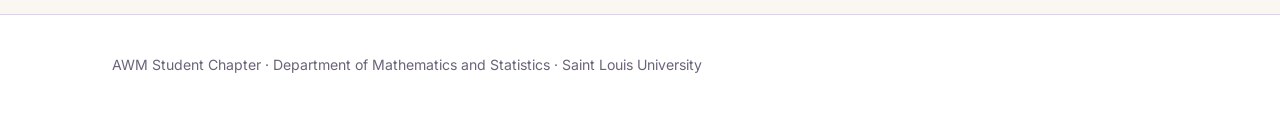
==== commit 8285275c: "Add files via upload" ====
--- a/index.html
+++ b/index.html
@@ -28,26 +28,51 @@
     </div>
   </section>
 
-  <section>
+  <section class="actions">
     <div class="wrap">
-      <p>The SLU Student Chapter of AWM mentors and encourages women and other minorities as they prepare for careers in mathematical sciences. We encourage conversation in the mathematics community among women and other gender minorities &mdash; connecting undergraduate students, graduate students, and faculty at both formal talks and casual mathematics gatherings.</p>
-      <p>We welcome all students irrespective of gender, gender identity, or major. While we're a math club, we're not aimed only at math students &mdash; we welcome all neighboring fields and interests.</p>
+      <div class="action-grid">
+        <a class="action-card" href="https://groups.sluconnection.com/actioncenter/organization/awm/" target="_blank" rel="noopener">
+          <span class="action-title">Become a Member</span>
+          <span class="action-sub">Join through SLU Groups</span>
+        </a>
+        <a class="action-card" href="#" target="_blank" rel="noopener">
+          <span class="action-title">Join Mailing List</span>
+          <span class="action-sub">Get event announcements by email</span>
+        </a>
+        <a class="action-card" href="events.html">
+          <span class="action-title">Chapter Events</span>
+          <span class="action-sub">Browse our event archive</span>
+        </a>
+        <a class="action-card" href="https://groups.sluconnection.com/actioncenter/organization/awm/" target="_blank" rel="noopener">
+          <span class="action-title">SLU Groups Page</span>
+          <span class="action-sub">Current meetings &amp; sign-ups</span>
+        </a>
+      </div>
+      <p class="action-note">Mailing list link is a placeholder &mdash; swap in your sign-up form URL in index.html.</p>
     </div>
   </section>
 
-  <section>
+  <section class="band">
+    <div class="wrap">
+      <p class="eyebrow">About the chapter</p>
+      <p class="lead-text">The SLU Student Chapter of AWM mentors and encourages women and other minorities as they prepare for careers in mathematical sciences. We encourage conversation in the mathematics community among women and other gender minorities &mdash; connecting undergraduate students, graduate students, and faculty at both formal talks and casual mathematics gatherings.</p>
+      <p class="lead-text">We welcome all students irrespective of gender, gender identity, or major. While we're a math club, we're not aimed only at math students &mdash; we welcome all neighboring fields and interests.</p>
+    </div>
+  </section>
+
+  <section class="band alt">
     <div class="wrap">
       <p class="eyebrow">Meetings</p>
       <div class="card meeting-card">
         <div class="meeting-time">Mon<br>4&ndash;5pm</div>
         <div>
-          <p style="margin:0 0 0.4rem;">The chapter met Mondays 3:00&ndash;4:00pm in the <strong>Ritter&nbsp;Hall Lobby</strong> for Fall 2026. Meeting times can change by semester &mdash; check SLU Groups below for the current schedule, or reach out to a board member to get involved.</p>
+          <p style="margin:0 0 0.4rem;">Meeting time and location are confirmed each semester. As of <strong>Fall 2024</strong>, the chapter met Mondays 4:00&ndash;5:00pm in the <strong>Ritter&nbsp;Hall Lobby</strong>. Check SLU Groups above for the current schedule, or reach out to a board member.</p>
         </div>
       </div>
     </div>
   </section>
 
-  <section>
+  <section class="band">
     <div class="wrap">
       <p class="eyebrow">Board</p>
       <h2>Faculty advisors</h2>
@@ -68,16 +93,6 @@
     </div>
   </section>
 
-  <section>
-    <div class="wrap">
-      <p class="eyebrow">Stay connected</p>
-      <p>Find current meeting times, sign-ups, and announcements on SLU Groups, or browse our event history from past semesters.</p>
-      <div class="links-row">
-        <a class="btn" href="https://groups.sluconnection.com/actioncenter/organization/awm/" target="_blank" rel="noopener">SLU Groups page &rarr;</a>
-        <a class="btn amber" href="events.html">Chapter event archive &rarr;</a>
-      </div>
-    </div>
-  </section>
 </main>
 
 <footer class="site">
--- a/style.css
+++ b/style.css
@@ -1,62 +1,62 @@
 /* ============================================================
-   AWM @ SLU — design tokens (Saint Louis University brand palette)
-   Color:  SLU Blue #003DA5 · Grand Blue #00244D · Gateway Gold #FFC72C
-           College Church Gray #C8C9C7 · Iris White #FFFFFF
-   Type:   Archivo (headline, stand-in for Brandon Grotesque)
-           Crimson Pro (body, SLU's official body serif)
-           Archivo Narrow (labels/dates, SLU's official condensed font)
+   AWM @ SLU — design tokens
+   Color:  ivory #FAF7F2 · ink #241F3A · violet #6B4E9B
+           amber #E8873A · hairline #DDD3E8 · card #FFFFFF
+   Type:   Fraunces (display) · Inter (body) · IBM Plex Mono (labels)
+   Layout: wide, full-page feel — alternating full-bleed section bands
    ============================================================ */
 
-@import url('https://fonts.googleapis.com/css2?family=Archivo:ital,wght@0,500;0,700;0,800&family=Archivo+Narrow:wght@500;600&family=Crimson+Pro:ital,wght@0,400;0,600;1,400&display=swap');
+@import url('https://fonts.googleapis.com/css2?family=Fraunces:ital,opsz,wght@0,9..144,400;0,9..144,600;0,9..144,800;1,9..144,500&family=Inter:wght@400;500;600;700&family=IBM+Plex+Mono:wght@500;600&display=swap');
 
 :root {
-  --white: #FFFFFF;
-  --slu-blue: #003DA5;
-  --grand-blue: #00244D;
-  --gold: #FFC72C;
-  --gray: #C8C9C7;
-  --gray-line: #DADBDA;
-  --text: #1C1C1C;
-  --max: 800px;
+  --ivory: #FAF7F2;
+  --ink: #241F3A;
+  --violet: #6B4E9B;
+  --violet-deep: #4E3873;
+  --violet-tint: #F1EAF9;
+  --amber: #E8873A;
+  --hairline: #DDD3E8;
+  --card: #FFFFFF;
+  --max: 1120px;
 }
 
 * { box-sizing: border-box; }
+
+html { scroll-behavior: smooth; }
 
 body {
   margin: 0;
-  background: var(--white);
-  color: var(--text);
-  font-family: 'Crimson Pro', Georgia, serif;
-  font-size: 19px;
+  background: var(--ivory);
+  color: var(--ink);
+  font-family: 'Inter', system-ui, sans-serif;
+  font-size: 17px;
   line-height: 1.65;
   -webkit-font-smoothing: antialiased;
 }
 
-a { color: var(--slu-blue); }
-a:hover { color: var(--gold); }
+a { color: var(--violet-deep); text-decoration-thickness: 1px; }
+a:hover { color: var(--amber); }
 a:focus-visible, button:focus-visible {
-  outline: 2px solid var(--slu-blue);
+  outline: 2px solid var(--amber);
   outline-offset: 3px;
 }
 
 img { max-width: 100%; display: block; }
 
 h1, h2, h3 {
-  font-family: 'Archivo', Arial, sans-serif;
-  font-weight: 800;
-  line-height: 1.2;
-  letter-spacing: 0.01em;
+  font-family: 'Fraunces', serif;
+  font-weight: 600;
+  line-height: 1.15;
   margin: 0 0 0.5em;
-  color: var(--slu-blue);
+  color: var(--violet-deep);
 }
 
 .eyebrow {
-  font-family: 'Archivo Narrow', Arial, sans-serif;
-  font-weight: 600;
-  font-size: 0.8rem;
-  letter-spacing: 0.14em;
+  font-family: 'IBM Plex Mono', monospace;
+  font-size: 0.75rem;
+  letter-spacing: 0.12em;
   text-transform: uppercase;
-  color: var(--slu-blue);
+  color: var(--amber);
   margin: 0 0 0.6em;
 }
 
@@ -65,12 +65,13 @@
 .wrap {
   max-width: var(--max);
   margin: 0 auto;
-  padding: 0 1.5rem;
+  padding: 0 2rem;
 }
 
 header.site {
-  border-bottom: 3px solid var(--slu-blue);
-  padding: 1.1rem 0;
+  border-bottom: 1px solid var(--hairline);
+  padding: 1.4rem 0;
+  background: var(--card);
 }
 
 nav.site {
@@ -79,87 +80,137 @@
   align-items: center;
   max-width: var(--max);
   margin: 0 auto;
-  padding: 0 1.5rem;
+  padding: 0 2rem;
 }
 
 .brand {
-  font-family: 'Archivo', Arial, sans-serif;
-  font-weight: 800;
-  font-size: 1rem;
-  text-transform: uppercase;
-  letter-spacing: 0.05em;
-  color: var(--grand-blue);
-  text-decoration: none;
-}
-.brand:hover { color: var(--slu-blue); }
+  font-family: 'Fraunces', serif;
+  font-weight: 600;
+  font-size: 1.15rem;
+  color: var(--ink);
+  text-decoration: none;
+  letter-spacing: -0.01em;
+}
+.brand:hover { color: var(--violet); }
 
 nav.site a.navlink {
   margin-left: 1.8rem;
-  font-family: 'Archivo Narrow', Arial, sans-serif;
-  font-weight: 600;
-  font-size: 0.92rem;
-  text-transform: uppercase;
-  letter-spacing: 0.04em;
-  text-decoration: none;
-  color: var(--text);
-  border-bottom: 3px solid transparent;
-  padding-bottom: 0.2rem;
+  font-family: 'IBM Plex Mono', monospace;
+  font-size: 0.85rem;
+  text-decoration: none;
+  color: var(--ink);
+  border-bottom: 1px solid transparent;
 }
 nav.site a.navlink:hover,
 nav.site a.navlink.active {
-  color: var(--slu-blue);
-  border-bottom-color: var(--gold);
-}
-
-/* ---------- hero banner (plain, institutional) ---------- */
+  color: var(--violet-deep);
+  border-bottom-color: var(--amber);
+}
+
+/* ---------- hero (full-bleed band) ---------- */
 
 .hero {
-  background: var(--slu-blue);
-  border-bottom: 6px solid var(--gold);
-  padding: 3rem 0;
-}
-
-.hero .eyebrow { color: var(--gold); }
+  background: linear-gradient(135deg, var(--violet-deep) 0%, var(--violet) 100%);
+  padding: 5rem 0 4rem;
+}
+
+.hero .eyebrow { color: var(--amber); }
 
 .hero h1 {
-  color: var(--white);
-  font-size: clamp(1.9rem, 4.6vw, 2.6rem);
-  text-transform: uppercase;
-  max-width: 20ch;
+  color: var(--ivory);
+  font-style: italic;
+  font-size: clamp(2.4rem, 5.5vw, 3.6rem);
+  max-width: 16ch;
 }
 
 .hero p.lede {
-  font-family: 'Crimson Pro', Georgia, serif;
-  font-size: 1.15rem;
-  color: #E9F0FC;
-  max-width: 56ch;
+  font-size: 1.2rem;
+  max-width: 58ch;
+  color: #EDE6F5;
   margin: 0;
 }
 
-/* ---------- content sections ---------- */
-
-section { padding: 2.2rem 0; }
-section + section { border-top: 1px solid var(--gray-line); }
+/* ---------- quick actions grid (full-bleed band) ---------- */
+
+.actions {
+  background: var(--violet-tint);
+  padding: 2.2rem 0 2.6rem;
+  border-bottom: 1px solid var(--hairline);
+}
+
+.action-grid {
+  display: grid;
+  grid-template-columns: repeat(4, 1fr);
+  gap: 1.1rem;
+}
+
+.action-card {
+  display: block;
+  background: var(--card);
+  border: 1px solid var(--hairline);
+  border-top: 4px solid var(--violet);
+  border-radius: 4px;
+  padding: 1.3rem 1.3rem 1.4rem;
+  text-decoration: none;
+  transition: border-color 0.15s ease, transform 0.15s ease;
+}
+.action-card:hover {
+  border-top-color: var(--amber);
+  transform: translateY(-2px);
+}
+
+.action-title {
+  display: block;
+  font-family: 'Fraunces', serif;
+  font-weight: 600;
+  font-size: 1.08rem;
+  color: var(--violet-deep);
+  margin-bottom: 0.35rem;
+}
+.action-card:hover .action-title { color: var(--amber); }
+
+.action-sub {
+  display: block;
+  font-family: 'Inter', sans-serif;
+  font-size: 0.92rem;
+  color: var(--ink);
+}
+
+.action-note {
+  font-family: 'IBM Plex Mono', monospace;
+  font-size: 0.75rem;
+  color: #8b8398;
+  margin-top: 1rem;
+}
+
+/* ---------- content sections (alternating bands) ---------- */
+
+section.band { padding: 3.2rem 0; }
+section.band + section.band { border-top: 1px solid var(--hairline); }
+section.band.alt { background: var(--card); }
+
+.lead-text {
+  font-size: 1.12rem;
+  max-width: 72ch;
+}
 
 .card {
-  background: var(--white);
-  border: 1px solid var(--gray-line);
-  border-left: 5px solid var(--gold);
-  padding: 1.4rem 1.6rem;
+  background: var(--card);
+  border: 1px solid var(--hairline);
+  border-radius: 4px;
+  padding: 1.5rem 1.7rem;
 }
 
 .meeting-card {
   display: flex;
-  gap: 1.3rem;
+  gap: 1.4rem;
   align-items: flex-start;
 }
 .meeting-time {
-  font-family: 'Archivo', Arial, sans-serif;
-  font-weight: 800;
-  font-size: 1.15rem;
-  color: var(--slu-blue);
+  font-family: 'IBM Plex Mono', monospace;
+  font-size: 1.4rem;
+  color: var(--violet-deep);
   white-space: nowrap;
-  text-transform: uppercase;
 }
 
 .links-row {
@@ -170,120 +221,108 @@
 }
 .btn {
   display: inline-block;
-  font-family: 'Archivo Narrow', Arial, sans-serif;
-  font-weight: 600;
-  font-size: 0.9rem;
-  text-transform: uppercase;
-  letter-spacing: 0.03em;
-  text-decoration: none;
-  padding: 0.65rem 1.2rem;
-  background: var(--slu-blue);
-  color: var(--white);
-  border: 1px solid var(--slu-blue);
-  border-radius: 2px;
-}
-.btn:hover { background: var(--grand-blue); border-color: var(--grand-blue); color: var(--white); }
-.btn.amber {
-  background: var(--white);
-  color: var(--slu-blue);
-  border: 1px solid var(--slu-blue);
-}
-.btn.amber:hover { background: var(--gold); border-color: var(--gold); color: var(--grand-blue); }
+  font-family: 'IBM Plex Mono', monospace;
+  font-size: 0.85rem;
+  text-decoration: none;
+  padding: 0.65rem 1.1rem;
+  border: 1px solid var(--violet);
+  border-radius: 3px;
+  color: var(--violet-deep);
+}
+.btn:hover { background: var(--violet); color: var(--ivory); }
+.btn.amber { border-color: var(--amber); color: var(--amber); }
+.btn.amber:hover { background: var(--amber); color: var(--ivory); }
 
 .board-list {
   list-style: none;
   margin: 0;
   padding: 0;
   display: grid;
-  gap: 0.7rem;
+  gap: 0.9rem;
+  grid-template-columns: repeat(3, 1fr);
 }
 .board-list li {
   padding-left: 1rem;
-  border-left: 3px solid var(--gray);
+  border-left: 2px solid var(--hairline);
 }
 .board-list .role {
-  font-family: 'Archivo Narrow', Arial, sans-serif;
-  font-weight: 600;
-  font-size: 0.78rem;
-  color: var(--slu-blue);
+  font-family: 'IBM Plex Mono', monospace;
+  font-size: 0.75rem;
+  color: var(--amber);
   text-transform: uppercase;
   letter-spacing: 0.06em;
   display: block;
 }
 
 .notice {
-  background: #F3F6FC;
-  border: 1px solid var(--gray-line);
-  border-left: 5px solid var(--slu-blue);
-  padding: 1rem 1.2rem;
+  background: var(--violet-tint);
+  border: 1px solid var(--hairline);
+  border-radius: 4px;
+  padding: 1.1rem 1.3rem;
   font-size: 0.98rem;
 }
 
 /* ---------- events timeline ---------- */
 
-.year-group { margin-bottom: 2.2rem; }
+.year-group { margin-bottom: 2.6rem; }
 .year-group h2 {
-  font-size: 1.5rem;
-  color: var(--white);
-  background: var(--grand-blue);
-  display: inline-block;
-  padding: 0.25rem 0.9rem;
-  margin-bottom: 0.6rem;
+  font-style: italic;
+  font-size: 1.6rem;
+  border-bottom: 1px solid var(--hairline);
+  padding-bottom: 0.5rem;
 }
 
 .event {
   display: grid;
-  grid-template-columns: 118px 1fr;
-  gap: 1.1rem;
-  padding: 1rem 0;
-  border-bottom: 1px solid var(--gray-line);
+  grid-template-columns: 120px 1fr;
+  gap: 1.2rem;
+  padding: 1.1rem 0;
+  border-bottom: 1px solid var(--hairline);
 }
 .event:last-child { border-bottom: none; }
 
 .event .date {
-  font-family: 'Archivo Narrow', Arial, sans-serif;
+  font-family: 'IBM Plex Mono', monospace;
+  font-size: 0.8rem;
+  color: var(--violet-deep);
+  padding-top: 0.2rem;
+}
+
+.event h3 {
+  font-size: 1.05rem;
+  font-family: 'Inter', sans-serif;
   font-weight: 600;
-  font-size: 0.85rem;
-  color: var(--slu-blue);
-  padding-top: 0.2rem;
-}
-
-.event h3 {
-  font-family: 'Crimson Pro', Georgia, serif;
-  font-weight: 600;
-  font-style: normal;
-  font-size: 1.12rem;
-  text-transform: none;
-  color: var(--text);
-  margin-bottom: 0.3rem;
+  color: var(--ink);
+  margin-bottom: 0.25rem;
 }
 
 .event .poster-link {
-  font-family: 'Archivo Narrow', Arial, sans-serif;
-  font-weight: 600;
-  font-size: 0.82rem;
-  text-decoration: none;
-  text-transform: uppercase;
-  letter-spacing: 0.03em;
+  font-family: 'IBM Plex Mono', monospace;
+  font-size: 0.8rem;
+  text-decoration: none;
 }
 
 /* ---------- footer ---------- */
 
 footer.site {
-  background: var(--grand-blue);
-  border-top: 6px solid var(--gold);
-  padding: 2rem 0 2.5rem;
-  font-family: 'Archivo Narrow', Arial, sans-serif;
+  border-top: 1px solid var(--hairline);
+  padding: 2.4rem 0 3rem;
   font-size: 0.88rem;
-  color: #C9D6EA;
-}
-footer.site a { color: var(--gold); }
+  color: #6b6479;
+  background: var(--card);
+}
 
 /* ---------- responsive ---------- */
 
+@media (max-width: 900px) {
+  .action-grid { grid-template-columns: repeat(2, 1fr); }
+  .board-list { grid-template-columns: 1fr 1fr; }
+}
 @media (max-width: 640px) {
+  .action-grid { grid-template-columns: 1fr; }
+  .board-list { grid-template-columns: 1fr; }
   .event { grid-template-columns: 1fr; gap: 0.3rem; }
   .meeting-card { flex-direction: column; }
   nav.site a.navlink { margin-left: 1rem; }
-  .hero { padding: 2.2rem 0; }
-}
+  .hero { padding: 3.2rem 0 2.6rem; }
+}
